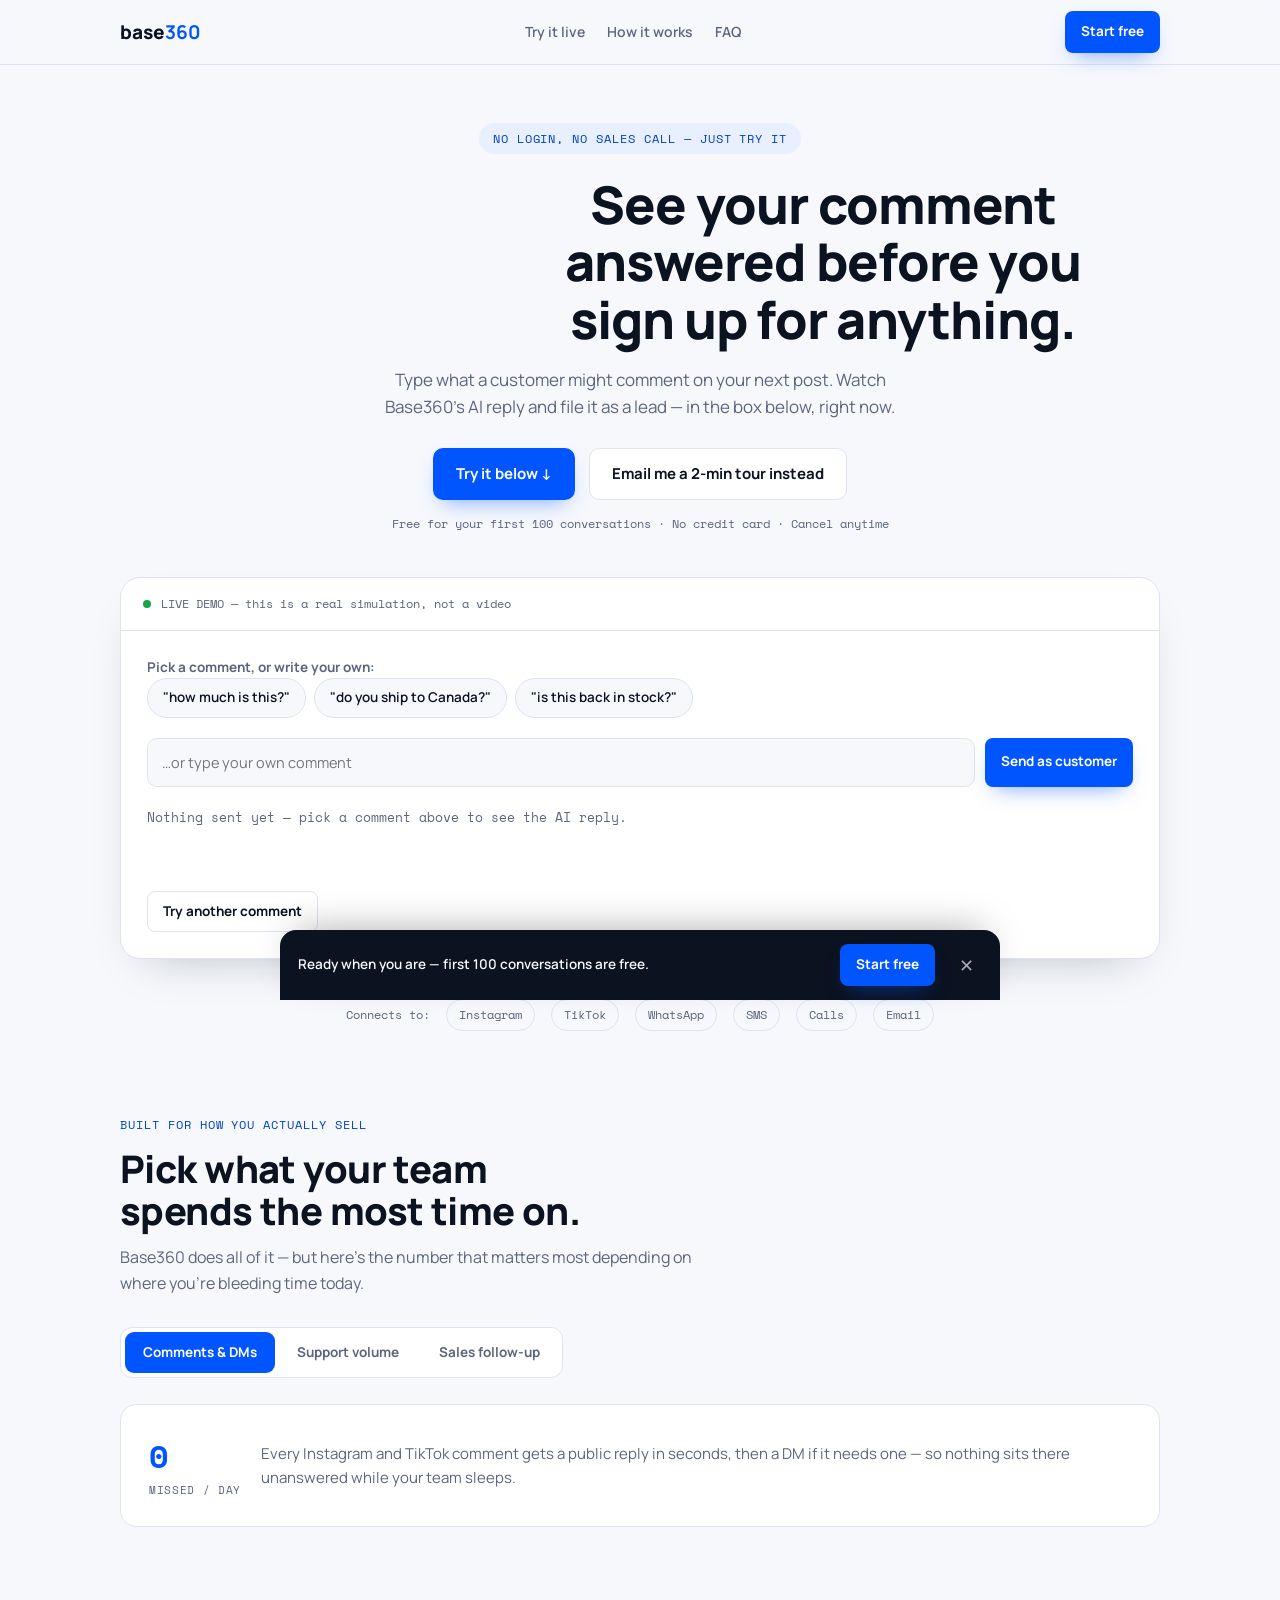
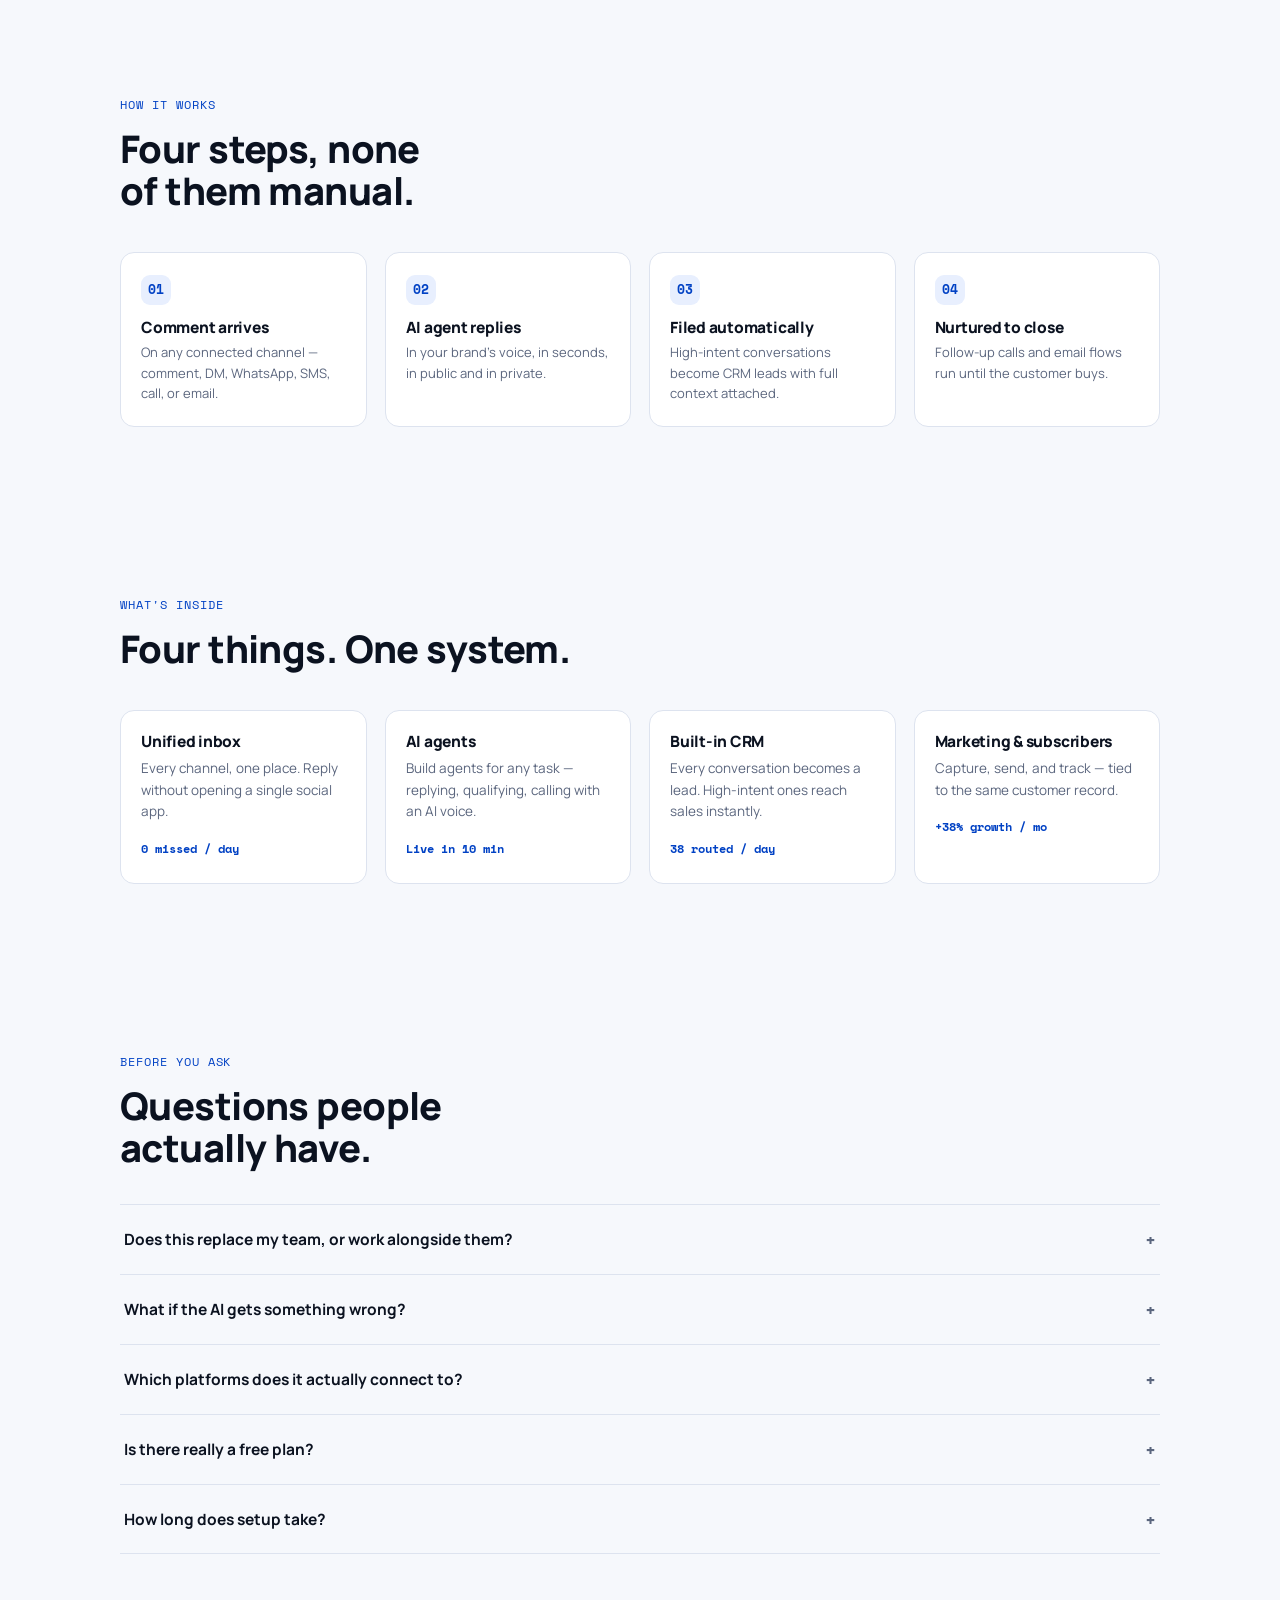
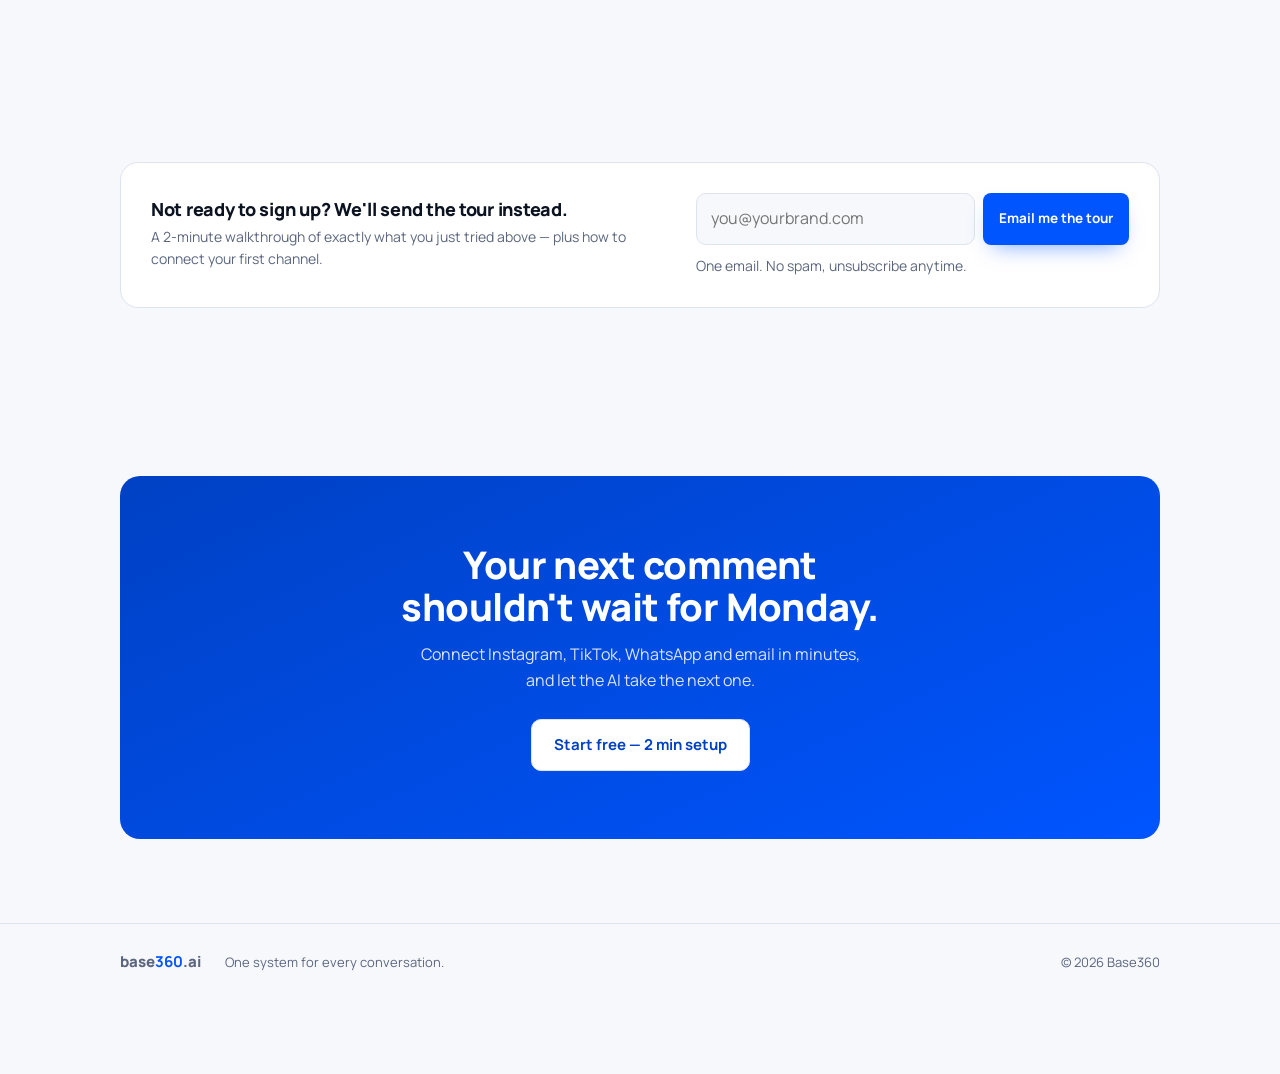
==== alt-tryit.html @ 8e664518 "Add two UX-focused Base360 landing page designs (try-it-now, walkthrough) Where the previous rounds " ====
<!doctype html>
<html lang="en">
<head>
<meta charset="utf-8" />
<meta name="viewport" content="width=device-width, initial-scale=1" />
<title>Base360 — try it on a real comment, right now</title>
<meta name="description" content="Type a comment, watch Base360's AI answer it in real time, and see it get filed as a lead — before you sign up for anything." />
<link rel="preconnect" href="https://fonts.googleapis.com" />
<link rel="preconnect" href="https://fonts.gstatic.com" crossorigin />
<link href="https://fonts.googleapis.com/css2?family=Manrope:wght@500;600;700;800&family=Space+Mono:wght@400;700&display=swap" rel="stylesheet" />
<style>
/* ==========================================================
   Base360 — Alt 6: "Try It Now" — self-serve, low-friction UX.
   Design thesis: the fastest way to convince a skeptical visitor
   is to let them DO the thing, not read about it. Centerpiece is
   a real interactive demo (type a comment, get an AI reply).
   Every other decision — tabs, FAQ, sticky CTA, email capture —
   is built to remove friction for someone ready to act now.
   Palette: signal blue (action) + green (success, semantic only).
   Type: Manrope (display/body) + Space Mono (data/UI labels).
   ========================================================== */
:root {
  --paper: #f6f8fc; --pane: #ffffff; --ink: #0b1220; --muted: #5b667e;
  --line: #dde3ef; --blue: #0055ff; --blue-deep: #0041c4; --blue-soft: #e8effe;
  --green: #16a34a; --green-soft: #e7f7ec;
  --shadow: 0 20px 46px -26px rgba(11, 18, 32, 0.28);
  --disp: "Manrope", system-ui, sans-serif;
  --mono: "Space Mono", ui-monospace, monospace;
}
@media (prefers-color-scheme: dark) {
  :root {
    --paper: #0a0e18; --pane: #121826; --ink: #eef1f9; --muted: #8d97b0;
    --line: #232c40; --blue: #5c8bff; --blue-deep: #3f6de0; --blue-soft: #16223f;
    --green: #3ecb76; --green-soft: #102a1a;
    --shadow: 0 20px 46px -26px rgba(0, 0, 0, 0.65);
  }
}
* { margin: 0; padding: 0; box-sizing: border-box; }
html { scroll-behavior: smooth; }
body { background: var(--paper); color: var(--ink); font-family: var(--disp); line-height: 1.6; -webkit-font-smoothing: antialiased; overflow-x: hidden; }
.shell { width: min(1040px, 100% - 44px); margin-inline: auto; }
a { color: inherit; }
a:focus-visible, button:focus-visible, input:focus-visible { outline: 2.5px solid var(--blue); outline-offset: 2px; }
h1, h2, h3 { font-weight: 800; letter-spacing: -0.015em; text-wrap: balance; line-height: 1.1; }
.mono { font-family: var(--mono); }
.sr-only { position: absolute; width: 1px; height: 1px; overflow: hidden; clip: rect(0,0,0,0); white-space: nowrap; }

.reveal { opacity: 0; transform: translateY(18px); transition: opacity .55s ease, transform .55s cubic-bezier(.2,.7,.2,1); }
.reveal.in { opacity: 1; transform: none; }

button { font: inherit; }
.btn { display: inline-flex; align-items: center; gap: 8px; font-weight: 700; font-size: 15px; padding: 13px 22px; border-radius: 10px; text-decoration: none; cursor: pointer; border: 1.5px solid transparent; transition: transform .15s, box-shadow .15s, background .15s; }
.btn:active { transform: translateY(1px); }
.btn-primary { background: var(--blue); color: #fff; box-shadow: 0 10px 22px -10px rgba(0,85,255,0.55); }
.btn-primary:hover { background: var(--blue-deep); transform: translateY(-2px); }
.btn-ghost { background: var(--pane); border-color: var(--line); color: var(--ink); }
.btn-ghost:hover { border-color: var(--blue); color: var(--blue-deep); }
.btn-sm { padding: 9px 15px; font-size: 13.5px; border-radius: 8px; }

/* ---------- Header ---------- */
header { position: sticky; top: 0; z-index: 50; background: color-mix(in srgb, var(--paper) 88%, transparent); backdrop-filter: blur(10px); border-bottom: 1px solid var(--line); }
.head-row { display: flex; align-items: center; gap: 26px; height: 64px; }
.word { font-weight: 800; font-size: 19px; text-decoration: none; }
.word b { color: var(--blue); }
.head-links { display: flex; gap: 22px; margin-inline: auto; }
.head-links a { text-decoration: none; font-size: 14px; font-weight: 600; color: var(--muted); }
.head-links a:hover { color: var(--ink); }

/* ---------- Hero ---------- */
.hero { padding: 58px 0 0; text-align: center; }
.eyebrow { display: inline-flex; align-items: center; gap: 8px; font-family: var(--mono); font-size: 12px; letter-spacing: 0.08em; text-transform: uppercase; color: var(--blue-deep); background: var(--blue-soft); border-radius: 999px; padding: 6px 14px; margin-bottom: 22px; }
h1.hero-h { font-size: clamp(32px, 5vw, 52px); max-width: 18ch; margin-inline: auto 22px; margin-bottom: 18px; }
.hero-sub { max-width: 54ch; margin-inline: auto; font-size: 17px; color: var(--muted); margin-bottom: 28px; }
.hero-cta { display: flex; justify-content: center; gap: 14px; flex-wrap: wrap; margin-bottom: 8px; }
.hero-fine { font-family: var(--mono); font-size: 12px; color: var(--muted); margin-top: 14px; }

/* ---------- Live demo ---------- */
.demo-wrap { margin-top: 44px; }
.demo { background: var(--pane); border: 1px solid var(--line); border-radius: 20px; box-shadow: var(--shadow); overflow: hidden; text-align: left; }
.demo-head { display: flex; align-items: center; gap: 10px; padding: 16px 22px; border-bottom: 1px solid var(--line); }
.demo-dot { width: 8px; height: 8px; border-radius: 50%; background: var(--green); }
.demo-head span { font-family: var(--mono); font-size: 12px; color: var(--muted); }
.demo-body { padding: 26px; display: grid; gap: 20px; }
.demo-prompt-label { font-size: 13.5px; font-weight: 700; color: var(--muted); }
.chip-row { display: flex; flex-wrap: wrap; gap: 8px; }
.chip { border: 1.5px solid var(--line); background: var(--paper); border-radius: 999px; padding: 8px 15px; font-size: 13.5px; font-weight: 600; cursor: pointer; color: var(--ink); }
.chip:hover { border-color: var(--blue); color: var(--blue-deep); }
.chip[aria-pressed="true"] { background: var(--blue); border-color: var(--blue); color: #fff; }
.demo-input-row { display: flex; gap: 10px; }
.demo-input-row input { flex: 1; border: 1.5px solid var(--line); border-radius: 10px; padding: 12px 14px; font: inherit; font-size: 14.5px; background: var(--paper); color: var(--ink); }
.demo-input-row input:disabled { opacity: 0.6; }
.demo-thread { min-height: 64px; display: grid; gap: 10px; }
.dbubble { max-width: 88%; padding: 11px 15px; border-radius: 14px; font-size: 14.5px; line-height: 1.5; }
.dbubble.cust { background: var(--paper); border: 1px solid var(--line); border-bottom-left-radius: 4px; }
.dbubble.ai { background: var(--blue-soft); color: var(--ink); border-bottom-right-radius: 4px; justify-self: end; }
.dbubble.ai b.tag { display: inline-block; font-family: var(--mono); font-size: 9.5px; font-weight: 700; letter-spacing: 0.06em; text-transform: uppercase; background: var(--blue); color: #fff; border-radius: 4px; padding: 2px 6px; margin-right: 7px; vertical-align: 1px; }
.filed { display: none; align-items: center; gap: 10px; background: var(--green-soft); border: 1px solid color-mix(in srgb, var(--green) 35%, var(--line)); border-radius: 12px; padding: 12px 16px; font-size: 13.5px; }
.filed.show { display: flex; }
.filed b { color: var(--green); font-family: var(--mono); }
.demo-reset { justify-self: start; }
.typing-dots { display: none; gap: 4px; padding: 11px 15px; background: var(--blue-soft); border-radius: 14px; border-bottom-right-radius: 4px; justify-self: end; }
.typing-dots.show { display: inline-flex; }
.typing-dots i { width: 6px; height: 6px; border-radius: 50%; background: var(--blue); animation: bounce 1.1s infinite ease-in-out; }
.typing-dots i:nth-child(2) { animation-delay: .15s; } .typing-dots i:nth-child(3) { animation-delay: .3s; }
@keyframes bounce { 0%,60%,100%{transform:translateY(0);opacity:.5} 30%{transform:translateY(-4px);opacity:1} }

/* ---------- Trust band ---------- */
.trust-band { padding: 40px 0 0; }
.trust-inner { display: flex; align-items: center; justify-content: center; gap: 16px; flex-wrap: wrap; font-family: var(--mono); font-size: 12px; color: var(--muted); }
.trust-inner span.chip2 { border: 1px solid var(--line); border-radius: 999px; padding: 5px 12px; }

/* ---------- Sections ---------- */
section { padding: 84px 0; }
.sec-eyebrow { font-family: var(--mono); font-size: 12px; letter-spacing: 0.08em; text-transform: uppercase; color: var(--blue-deep); margin-bottom: 14px; }
h2 { font-size: clamp(26px, 3.4vw, 38px); max-width: 22ch; margin-bottom: 14px; }
.sec-sub { max-width: 58ch; color: var(--muted); font-size: 16px; }

/* ---------- Segmented "built for" selector ---------- */
.segbar { display: inline-flex; gap: 4px; background: var(--pane); border: 1px solid var(--line); border-radius: 12px; padding: 4px; margin-top: 30px; }
.seg-btn { border: none; background: transparent; padding: 10px 18px; border-radius: 9px; font-weight: 700; font-size: 13.5px; cursor: pointer; color: var(--muted); }
.seg-btn[aria-pressed="true"] { background: var(--blue); color: #fff; }
.seg-panel { display: none; margin-top: 26px; background: var(--pane); border: 1px solid var(--line); border-radius: 16px; padding: 26px 28px; }
.seg-panel.show { display: grid; grid-template-columns: auto 1fr; gap: 20px; align-items: center; }
.seg-stat { font-size: 32px; font-weight: 800; font-family: var(--mono); color: var(--blue); white-space: nowrap; }
.seg-stat span { display: block; font-size: 11px; font-weight: 500; color: var(--muted); text-transform: uppercase; letter-spacing: 0.06em; }
.seg-panel p { color: var(--muted); font-size: 15px; }

/* ---------- Condensed steps ---------- */
.steps4 { display: grid; grid-template-columns: repeat(4, 1fr); gap: 18px; margin-top: 40px; }
.step4 { background: var(--pane); border: 1px solid var(--line); border-radius: 14px; padding: 22px 20px; }
.step4 b.n { display: inline-flex; align-items: center; justify-content: center; width: 30px; height: 30px; border-radius: 9px; background: var(--blue-soft); color: var(--blue-deep); font-family: var(--mono); font-weight: 700; font-size: 13px; margin-bottom: 14px; }
.step4 h3 { font-size: 15.5px; margin-bottom: 6px; }
.step4 p { font-size: 13px; color: var(--muted); }

/* ---------- Features ---------- */
.feat-grid { display: grid; grid-template-columns: repeat(4, 1fr); gap: 18px; margin-top: 40px; }
.feat-card { background: var(--pane); border: 1px solid var(--line); border-radius: 14px; padding: 22px 20px; }
.feat-card h3 { font-size: 15.5px; margin-bottom: 8px; }
.feat-card p { font-size: 13.5px; color: var(--muted); margin-bottom: 12px; }
.feat-card .metric { font-family: var(--mono); font-size: 12px; color: var(--blue-deep); font-weight: 700; }

/* ---------- FAQ ---------- */
.faq { margin-top: 36px; border-top: 1px solid var(--line); }
.faq-item { border-bottom: 1px solid var(--line); }
.faq-q { width: 100%; display: flex; justify-content: space-between; align-items: center; gap: 20px; padding: 20px 4px; background: none; border: none; cursor: pointer; text-align: left; font-weight: 700; font-size: 15.5px; color: var(--ink); }
.faq-q .plus { font-family: var(--mono); font-size: 18px; color: var(--muted); transition: transform .2s; flex: none; }
.faq-q[aria-expanded="true"] .plus { transform: rotate(45deg); color: var(--blue); }
.faq-a { max-height: 0; overflow: hidden; transition: max-height .28s ease; }
.faq-a p { padding: 0 4px 20px; color: var(--muted); font-size: 14.5px; max-width: 62ch; }

/* ---------- Email capture ---------- */
.capture { background: var(--pane); border: 1px solid var(--line); border-radius: 18px; padding: 30px; margin-top: 40px; display: grid; grid-template-columns: 1.2fr 1fr; gap: 26px; align-items: center; }
.capture h3 { font-size: 18px; margin-bottom: 6px; }
.capture p { color: var(--muted); font-size: 14px; }
.capture-form { display: flex; flex-direction: column; gap: 10px; }
.capture-row { display: flex; gap: 8px; }
.capture-row input { flex: 1; border: 1.5px solid var(--line); border-radius: 10px; padding: 12px 14px; font: inherit; background: var(--paper); color: var(--ink); }
.capture-row input:invalid:not(:placeholder-shown) { border-color: #dc2626; }
.capture-error { font-size: 12.5px; color: #dc2626; display: none; }
.capture-error.show { display: block; }
.capture-success { display: none; background: var(--green-soft); border: 1px solid color-mix(in srgb, var(--green) 35%, var(--line)); border-radius: 10px; padding: 12px 14px; font-size: 13.5px; color: var(--green); font-weight: 600; }
.capture-success.show { display: block; }
.capture-fine { font-size: 11.5px; color: var(--muted); }

/* ---------- Sticky bottom CTA ---------- */
.sticky-cta { position: fixed; left: 0; right: 0; bottom: -100px; z-index: 60; transition: bottom .3s ease; }
.sticky-cta.show { bottom: 0; }
.sticky-inner { background: var(--ink); color: var(--paper); border-radius: 16px 16px 0 0; margin-inline: auto; width: min(720px, 100% - 24px); padding: 14px 18px; display: flex; align-items: center; gap: 16px; box-shadow: 0 -14px 40px -18px rgba(0,0,0,0.4); }
.sticky-inner p { font-size: 13.5px; font-weight: 600; flex: 1; }
.sticky-close { background: none; border: none; color: color-mix(in srgb, var(--paper) 65%, transparent); font-size: 18px; cursor: pointer; padding: 4px 8px; flex: none; }
.sticky-inner .btn-primary { flex: none; }

/* ---------- Final CTA ---------- */
.final-cta { background: linear-gradient(155deg, var(--blue-deep), var(--blue)); color: #fff; border-radius: 20px; padding: clamp(40px, 6vw, 68px); text-align: center; }
.final-cta h2 { color: #fff; margin-inline: auto; }
.final-cta p { color: color-mix(in srgb, #fff 85%, transparent); margin: 14px auto 26px; max-width: 46ch; }

footer { border-top: 1px solid var(--line); padding: 26px 0 100px; }
.foot-row { display: flex; flex-wrap: wrap; gap: 10px 24px; align-items: baseline; font-size: 13px; color: var(--muted); }
.foot-row .right { margin-left: auto; }

@media (max-width: 880px) {
  .head-links { display: none; }
  .steps4, .feat-grid { grid-template-columns: 1fr 1fr; }
  .capture { grid-template-columns: 1fr; }
  .seg-panel.show { grid-template-columns: 1fr; }
}
@media (max-width: 560px) {
  .steps4, .feat-grid { grid-template-columns: 1fr; }
  .demo-body { padding: 18px; }
  .sticky-inner { flex-wrap: wrap; }
}
@media (prefers-reduced-motion: reduce) {
  html { scroll-behavior: auto; }
  .reveal { opacity: 1; transform: none; transition: none; }
  .typing-dots i { animation: none; opacity: .8; }
  .sticky-cta { transition: none; }
}
</style>
</head>
<body>

<header>
  <div class="shell head-row">
    <a class="word" href="#top">base<b>360</b></a>
    <nav class="head-links" aria-label="Primary">
      <a href="#demo">Try it live</a>
      <a href="#how">How it works</a>
      <a href="#faq">FAQ</a>
    </nav>
    <a class="btn btn-primary btn-sm" href="#top">Start free</a>
  </div>
</header>

<main id="top">
  <div class="hero shell">
    <p class="eyebrow reveal">No login, no sales call — just try it</p>
    <h1 class="hero-h reveal">See your comment answered before you sign up for anything.</h1>
    <p class="hero-sub reveal">Type what a customer might comment on your next post. Watch Base360's AI reply and file it as a lead — in the box below, right now.</p>
    <div class="hero-cta reveal">
      <a class="btn btn-primary" href="#demo">Try it below ↓</a>
      <a class="btn btn-ghost" href="#capture">Email me a 2-min tour instead</a>
    </div>
    <p class="hero-fine reveal">Free for your first 100 conversations · No credit card · Cancel anytime</p>

    <!-- ============ LIVE DEMO ============ -->
    <div class="demo-wrap reveal" id="demo">
      <div class="demo">
        <div class="demo-head"><span class="demo-dot" aria-hidden="true"></span><span>LIVE DEMO — this is a real simulation, not a video</span></div>
        <div class="demo-body">
          <div>
            <p class="demo-prompt-label">Pick a comment, or write your own:</p>
            <div class="chip-row" role="group" aria-label="Example comments">
              <button class="chip" type="button" data-demo="price" aria-pressed="false">"how much is this?"</button>
              <button class="chip" type="button" data-demo="ship" aria-pressed="false">"do you ship to Canada?"</button>
              <button class="chip" type="button" data-demo="stock" aria-pressed="false">"is this back in stock?"</button>
            </div>
          </div>
          <form class="demo-input-row" id="demoForm">
            <label class="sr-only" for="demoInput">Write your own comment</label>
            <input id="demoInput" type="text" placeholder="…or type your own comment" maxlength="140" />
            <button class="btn btn-primary btn-sm" type="submit">Send as customer</button>
          </form>
          <div class="demo-thread" id="demoThread" aria-live="polite">
            <p class="mono" style="color:var(--muted);font-size:13px;">Nothing sent yet — pick a comment above to see the AI reply.</p>
          </div>
          <div class="filed" id="demoFiled"><b>✓ Filed to CRM</b><span>New contact added as a high-intent lead — no one on your team touched it.</span></div>
          <button class="btn btn-ghost btn-sm demo-reset" id="demoReset" type="button" hidden>Try another comment</button>
        </div>
      </div>
    </div>
  </div>

  <div class="trust-band">
    <div class="shell trust-inner reveal">
      <span>Connects to:</span>
      <span class="chip2">Instagram</span><span class="chip2">TikTok</span><span class="chip2">WhatsApp</span><span class="chip2">SMS</span><span class="chip2">Calls</span><span class="chip2">Email</span>
    </div>
  </div>

  <!-- ============ Segmented "built for" ============ -->
  <section>
    <div class="shell">
      <p class="sec-eyebrow reveal">Built for how you actually sell</p>
      <h2 class="reveal">Pick what your team spends the most time on.</h2>
      <p class="sec-sub reveal">Base360 does all of it — but here's the number that matters most depending on where you're bleeding time today.</p>
      <div class="segbar reveal" role="group" aria-label="Choose your focus">
        <button class="seg-btn" type="button" data-seg="comments" aria-pressed="true">Comments &amp; DMs</button>
        <button class="seg-btn" type="button" data-seg="support" aria-pressed="false">Support volume</button>
        <button class="seg-btn" type="button" data-seg="sales" aria-pressed="false">Sales follow-up</button>
      </div>
      <div class="seg-panel show reveal" data-panel="comments">
        <div class="seg-stat">0<span>missed / day</span></div>
        <p>Every Instagram and TikTok comment gets a public reply in seconds, then a DM if it needs one — so nothing sits there unanswered while your team sleeps.</p>
      </div>
      <div class="seg-panel" data-panel="support">
        <div class="seg-stat">12s<span>median reply</span></div>
        <p>Routine questions — shipping, sizing, stock — get answered instantly by AI, so your support team only sees the messages that actually need a human.</p>
      </div>
      <div class="seg-panel" data-panel="sales">
        <div class="seg-stat">38<span>leads routed / day</span></div>
        <p>Every high-intent conversation is flagged and handed straight to sales, with full context — plus an AI voice follow-up call if it's worth it.</p>
      </div>
    </div>
  </section>

  <!-- ============ Condensed how it works ============ -->
  <section id="how">
    <div class="shell">
      <p class="sec-eyebrow reveal">How it works</p>
      <h2 class="reveal">Four steps, none of them manual.</h2>
      <div class="steps4 reveal">
        <div class="step4"><b class="n">01</b><h3>Comment arrives</h3><p>On any connected channel — comment, DM, WhatsApp, SMS, call, or email.</p></div>
        <div class="step4"><b class="n">02</b><h3>AI agent replies</h3><p>In your brand's voice, in seconds, in public and in private.</p></div>
        <div class="step4"><b class="n">03</b><h3>Filed automatically</h3><p>High-intent conversations become CRM leads with full context attached.</p></div>
        <div class="step4"><b class="n">04</b><h3>Nurtured to close</h3><p>Follow-up calls and email flows run until the customer buys.</p></div>
      </div>
    </div>
  </section>

  <!-- ============ Features ============ -->
  <section>
    <div class="shell">
      <p class="sec-eyebrow reveal">What's inside</p>
      <h2 class="reveal">Four things. One system.</h2>
      <div class="feat-grid reveal">
        <div class="feat-card"><h3>Unified inbox</h3><p>Every channel, one place. Reply without opening a single social app.</p><span class="metric">0 missed / day</span></div>
        <div class="feat-card"><h3>AI agents</h3><p>Build agents for any task — replying, qualifying, calling with an AI voice.</p><span class="metric">Live in 10 min</span></div>
        <div class="feat-card"><h3>Built-in CRM</h3><p>Every conversation becomes a lead. High-intent ones reach sales instantly.</p><span class="metric">38 routed / day</span></div>
        <div class="feat-card"><h3>Marketing &amp; subscribers</h3><p>Capture, send, and track — tied to the same customer record.</p><span class="metric">+38% growth / mo</span></div>
      </div>
    </div>
  </section>

  <!-- ============ FAQ ============ -->
  <section id="faq">
    <div class="shell">
      <p class="sec-eyebrow reveal">Before you ask</p>
      <h2 class="reveal">Questions people actually have.</h2>
      <div class="faq reveal">
        <div class="faq-item">
          <button class="faq-q" aria-expanded="false">Does this replace my team, or work alongside them?<span class="plus">+</span></button>
          <div class="faq-a"><p>Alongside. The AI handles the repetitive first response and routine questions; anything high-intent or complicated gets handed to your team with full context — not dumped on them cold.</p></div>
        </div>
        <div class="faq-item">
          <button class="faq-q" aria-expanded="false">What if the AI gets something wrong?<span class="plus">+</span></button>
          <div class="faq-a"><p>You set what it's allowed to say — pricing, policies, tone — and can review every conversation. If it's ever unsure, it can hand off to a human instead of guessing.</p></div>
        </div>
        <div class="faq-item">
          <button class="faq-q" aria-expanded="false">Which platforms does it actually connect to?<span class="plus">+</span></button>
          <div class="faq-a"><p>Instagram and TikTok comments and DMs, WhatsApp, SMS, phone calls, and email — all in one inbox, from day one.</p></div>
        </div>
        <div class="faq-item">
          <button class="faq-q" aria-expanded="false">Is there really a free plan?<span class="plus">+</span></button>
          <div class="faq-a"><p>Yes — your first 100 conversations are free, no credit card required, so you can see it work on your own comments before paying anything.</p></div>
        </div>
        <div class="faq-item">
          <button class="faq-q" aria-expanded="false">How long does setup take?<span class="plus">+</span></button>
          <div class="faq-a"><p>Most teams connect their first channel and have an AI agent replying within about 10 minutes.</p></div>
        </div>
      </div>
    </div>
  </section>

  <!-- ============ Email capture ============ -->
  <section id="capture">
    <div class="shell">
      <div class="capture reveal">
        <div>
          <h3>Not ready to sign up? We'll send the tour instead.</h3>
          <p>A 2-minute walkthrough of exactly what you just tried above — plus how to connect your first channel.</p>
        </div>
        <div>
          <form class="capture-form" id="captureForm" novalidate>
            <div class="capture-row">
              <label class="sr-only" for="captureEmail">Work email</label>
              <input id="captureEmail" type="email" placeholder="you@yourbrand.com" required />
              <button class="btn btn-primary btn-sm" type="submit">Email me the tour</button>
            </div>
            <p class="capture-error" id="captureError" aria-live="polite">Enter a valid email address so we know where to send it.</p>
            <p class="capture-fine">One email. No spam, unsubscribe anytime.</p>
          </form>
          <p class="capture-success" id="captureSuccess" aria-live="polite"></p>
        </div>
      </div>
    </div>
  </section>

  <!-- ============ Final CTA ============ -->
  <section>
    <div class="shell">
      <div class="final-cta reveal">
        <h2>Your next comment shouldn't wait for Monday.</h2>
        <p>Connect Instagram, TikTok, WhatsApp and email in minutes, and let the AI take the next one.</p>
        <a class="btn btn-ghost" style="background:#fff;color:var(--blue-deep)" href="#top">Start free — 2 min setup</a>
      </div>
    </div>
  </section>
</main>

<footer>
  <div class="shell foot-row">
    <a class="word" href="#top" style="font-size:15px;">base<b>360</b>.ai</a>
    <span>One system for every conversation.</span>
    <span class="right">© 2026 Base360</span>
  </div>
</footer>

<!-- ============ Sticky bottom CTA ============ -->
<div class="sticky-cta" id="stickyCta">
  <div class="sticky-inner">
    <p>Ready when you are — first 100 conversations are free.</p>
    <a class="btn btn-primary btn-sm" href="#top">Start free</a>
    <button class="sticky-close" id="stickyClose" aria-label="Dismiss this bar">✕</button>
  </div>
</div>

<script>
(function () {
  "use strict";
  var reduced = window.matchMedia("(prefers-reduced-motion: reduce)").matches;

  /* ---- scroll reveal ---- */
  var els = document.querySelectorAll(".reveal");
  if ("IntersectionObserver" in window && !reduced) {
    var io = new IntersectionObserver(function (entries) {
      entries.forEach(function (e) { if (e.isIntersecting) { e.target.classList.add("in"); io.unobserve(e.target); } });
    }, { threshold: 0.1, rootMargin: "0px 0px -24px 0px" });
    els.forEach(function (el) { io.observe(el); });
  } else {
    els.forEach(function (el) { el.classList.add("in"); });
  }

  /* ---- live demo ---- */
  var responses = {
    price: "It's $49 with free shipping this week! Want me to hold one for you?",
    ship: "Yes — Canada shipping is $6 and takes 4–6 business days. Want me to add it to your cart?",
    stock: "Back in stock as of today! I can send you the checkout link right now.",
    custom_ship: "Shipping details are on their way to your inbox now — and I've noted your question in case you need anything else.",
    custom_price: "I've sent over current pricing and any active offers. Want me to hold an item for you?",
    custom_stock: "Checked — I've sent you the current availability and a link to grab one if it's in stock.",
    fallback: "Good question — I've sent you the details and flagged this as high-intent, so our team can jump in personally if you need more."
  };
  var thread = document.getElementById("demoThread");
  var filed = document.getElementById("demoFiled");
  var chips = document.querySelectorAll(".chip[data-demo]");
  var form = document.getElementById("demoForm");
  var input = document.getElementById("demoInput");
  var resetBtn = document.getElementById("demoReset");
  var running = false;

  function pickResponse(text, key) {
    if (key) return responses[key];
    var t = text.toLowerCase();
    if (t.indexOf("ship") > -1) return responses.custom_ship;
    if (t.indexOf("price") > -1 || t.indexOf("cost") > -1 || t.indexOf("much") > -1) return responses.custom_price;
    if (t.indexOf("stock") > -1 || t.indexOf("available") > -1) return responses.custom_stock;
    return responses.fallback;
  }

  function runDemo(custText, key) {
    if (running) return;
    running = true;
    chips.forEach(function (c) { c.setAttribute("aria-pressed", key && c.dataset.demo === key ? "true" : "false"); c.disabled = true; });
    input.disabled = true;
    form.querySelector("button").disabled = true;

    thread.innerHTML = "";
    filed.classList.remove("show");
    resetBtn.hidden = true;

    var custBubble = document.createElement("p");
    custBubble.className = "dbubble cust";
    custBubble.textContent = custText;
    thread.appendChild(custBubble);

    var typing = document.createElement("div");
    typing.className = "typing-dots show";
    typing.innerHTML = "<i></i><i></i><i></i>";
    thread.appendChild(typing);

    var delay = reduced ? 60 : 900;
    setTimeout(function () {
      typing.remove();
      var aiBubble = document.createElement("p");
      aiBubble.className = "dbubble ai";
      aiBubble.innerHTML = '<b class="tag">AI</b>' + pickResponse(custText, key);
      thread.appendChild(aiBubble);

      setTimeout(function () {
        filed.classList.add("show");
        resetBtn.hidden = false;
        chips.forEach(function (c) { c.disabled = false; });
        input.disabled = false;
        form.querySelector("button").disabled = false;
        running = false;
      }, reduced ? 60 : 500);
    }, delay);
  }

  chips.forEach(function (chip) {
    chip.addEventListener("click", function () { runDemo(chip.textContent.replace(/"/g, ""), chip.dataset.demo); });
  });
  form.addEventListener("submit", function (e) {
    e.preventDefault();
    var val = input.value.trim();
    if (!val) return;
    runDemo(val, null);
    input.value = "";
  });
  resetBtn.addEventListener("click", function () {
    thread.innerHTML = '<p class="mono" style="color:var(--muted);font-size:13px;">Nothing sent yet — pick a comment above to see the AI reply.</p>';
    filed.classList.remove("show");
    resetBtn.hidden = true;
    chips.forEach(function (c) { c.setAttribute("aria-pressed", "false"); });
  });

  /* ---- segmented selector ---- */
  var segBtns = document.querySelectorAll(".seg-btn");
  var segPanels = document.querySelectorAll(".seg-panel");
  segBtns.forEach(function (btn) {
    btn.addEventListener("click", function () {
      segBtns.forEach(function (b) { b.setAttribute("aria-pressed", "false"); });
      btn.setAttribute("aria-pressed", "true");
      segPanels.forEach(function (p) { p.classList.toggle("show", p.dataset.panel === btn.dataset.seg); });
    });
  });

  /* ---- FAQ accordion ---- */
  document.querySelectorAll(".faq-q").forEach(function (btn) {
    var panel = btn.nextElementSibling;
    btn.addEventListener("click", function () {
      var open = btn.getAttribute("aria-expanded") === "true";
      btn.setAttribute("aria-expanded", String(!open));
      panel.style.maxHeight = open ? "0px" : panel.scrollHeight + "px";
    });
  });

  /* ---- email capture ---- */
  var captureForm = document.getElementById("captureForm");
  var captureError = document.getElementById("captureError");
  var captureSuccess = document.getElementById("captureSuccess");
  var captureEmail = document.getElementById("captureEmail");
  captureForm.addEventListener("submit", function (e) {
    e.preventDefault();
    if (!captureEmail.checkValidity()) {
      captureError.classList.add("show");
      captureEmail.focus();
      return;
    }
    captureError.classList.remove("show");
    captureSuccess.textContent = "Sent — check " + captureEmail.value + " in the next minute or two.";
    captureSuccess.classList.add("show");
    captureForm.hidden = true;
  });

  /* ---- sticky CTA ---- */
  var stickyCta = document.getElementById("stickyCta");
  var stickyClose = document.getElementById("stickyClose");
  var dismissed = false;
  try { dismissed = sessionStorage.getItem("base360-sticky-dismissed") === "1"; } catch (err) {}
  var heroEl = document.querySelector(".hero");
  if ("IntersectionObserver" in window && heroEl) {
    var heroIo = new IntersectionObserver(function (entries) {
      entries.forEach(function (entry) {
        if (dismissed) return;
        stickyCta.classList.toggle("show", !entry.isIntersecting);
      });
    }, { threshold: 0 });
    heroIo.observe(heroEl);
  }
  stickyClose.addEventListener("click", function () {
    dismissed = true;
    stickyCta.classList.remove("show");
    try { sessionStorage.setItem("base360-sticky-dismissed", "1"); } catch (err) {}
  });
})();
</script>
</body>
</html>
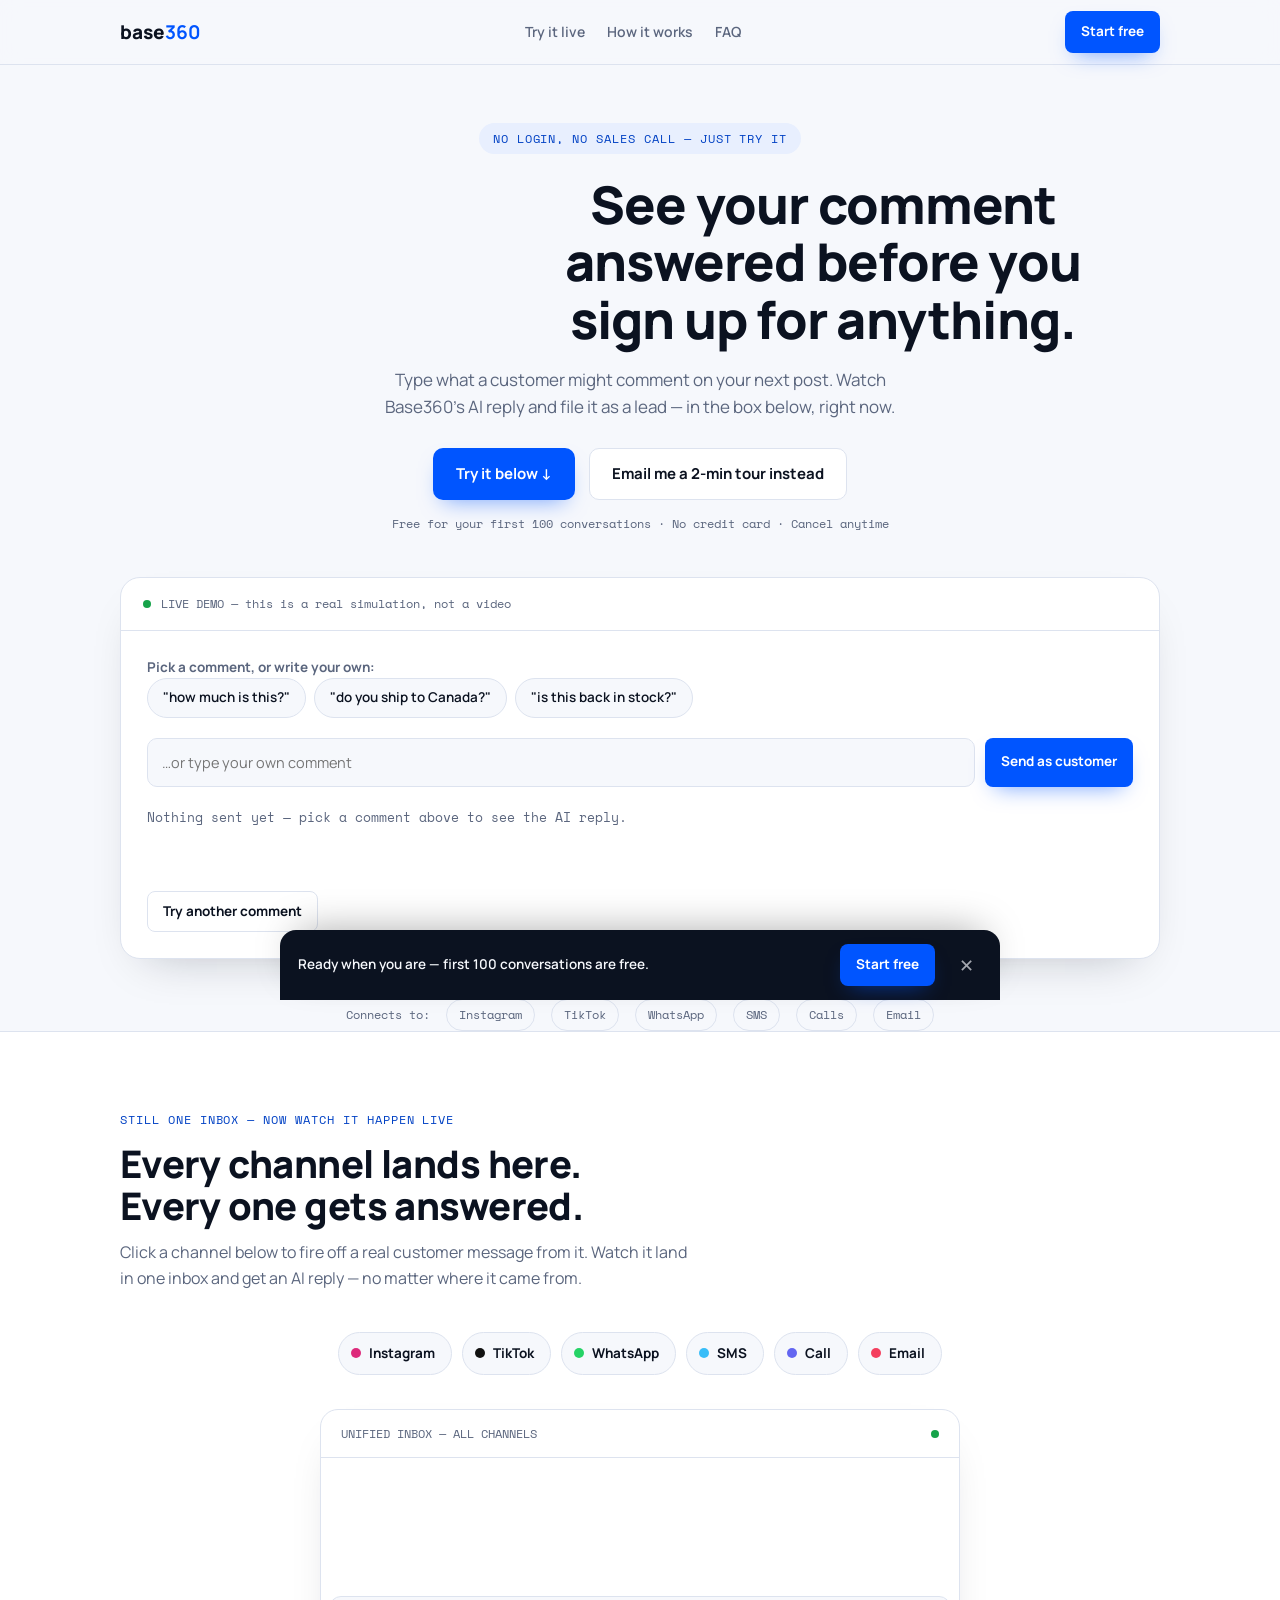
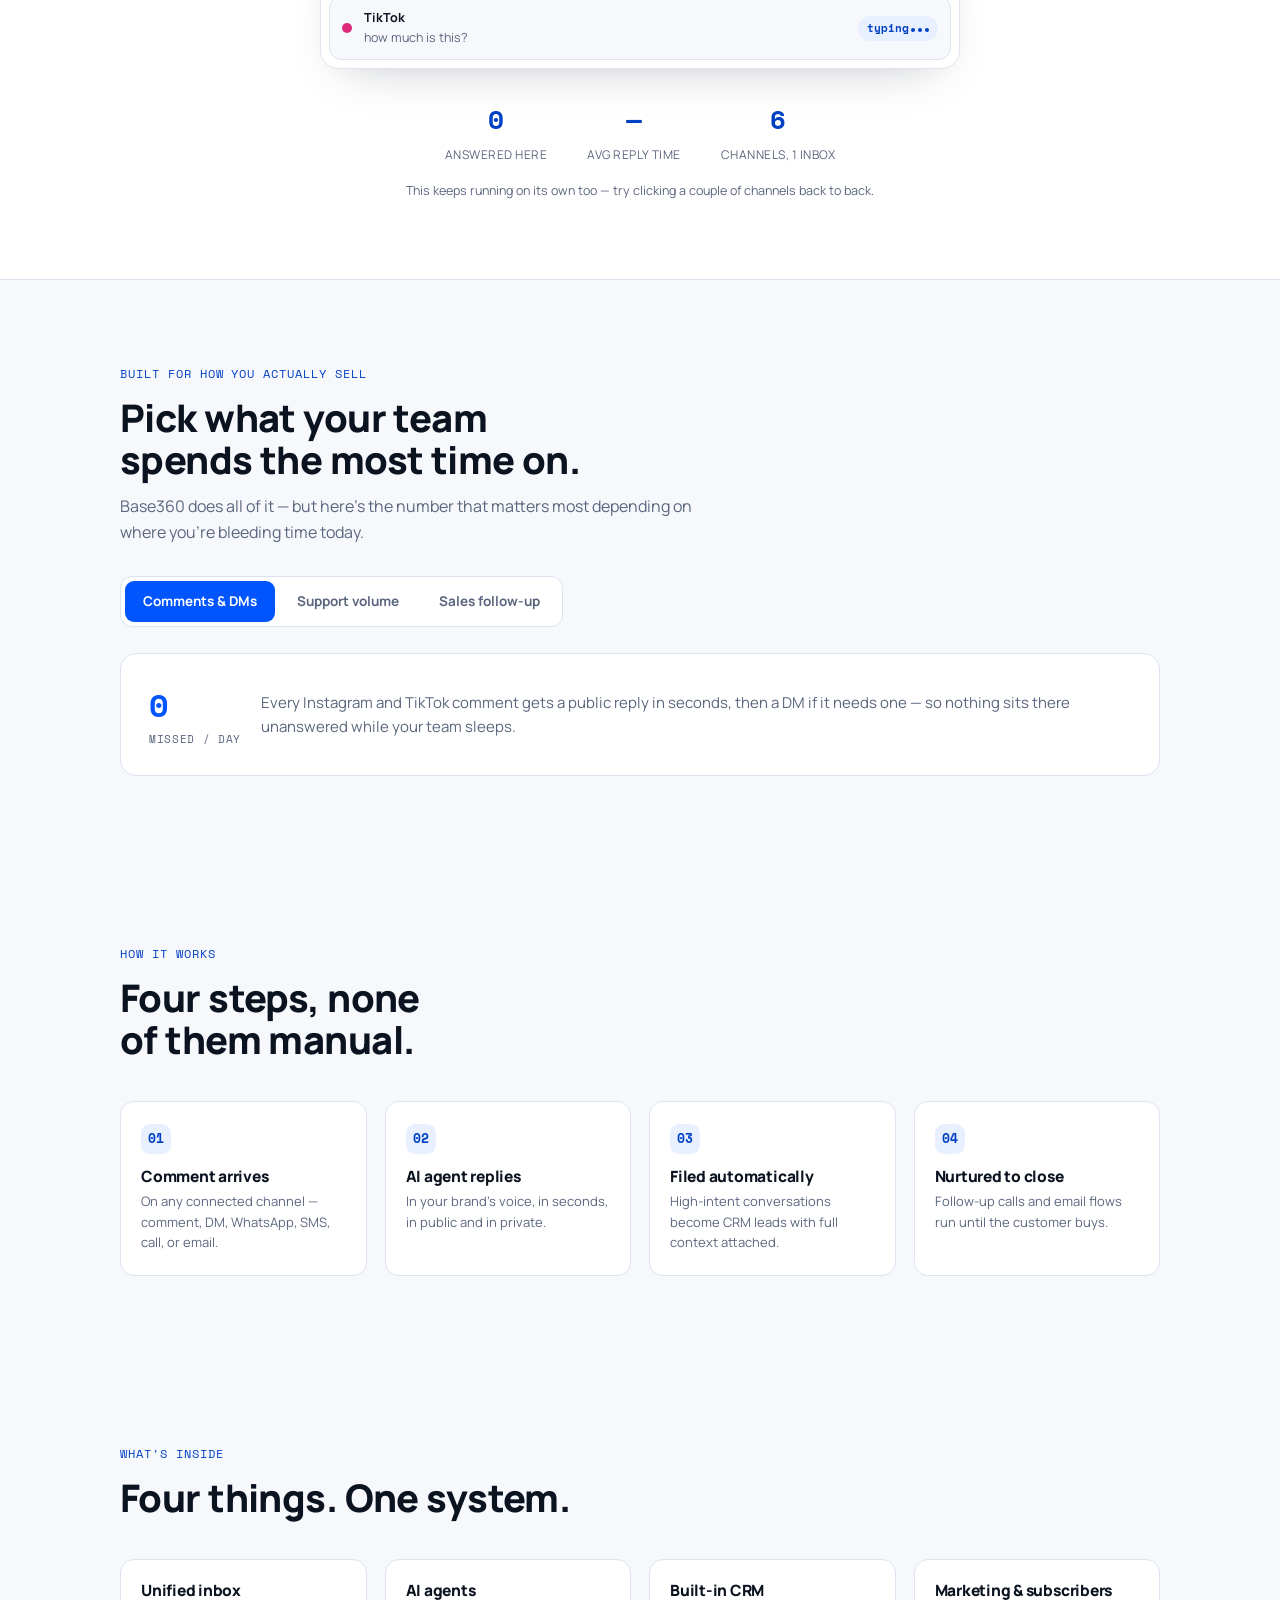
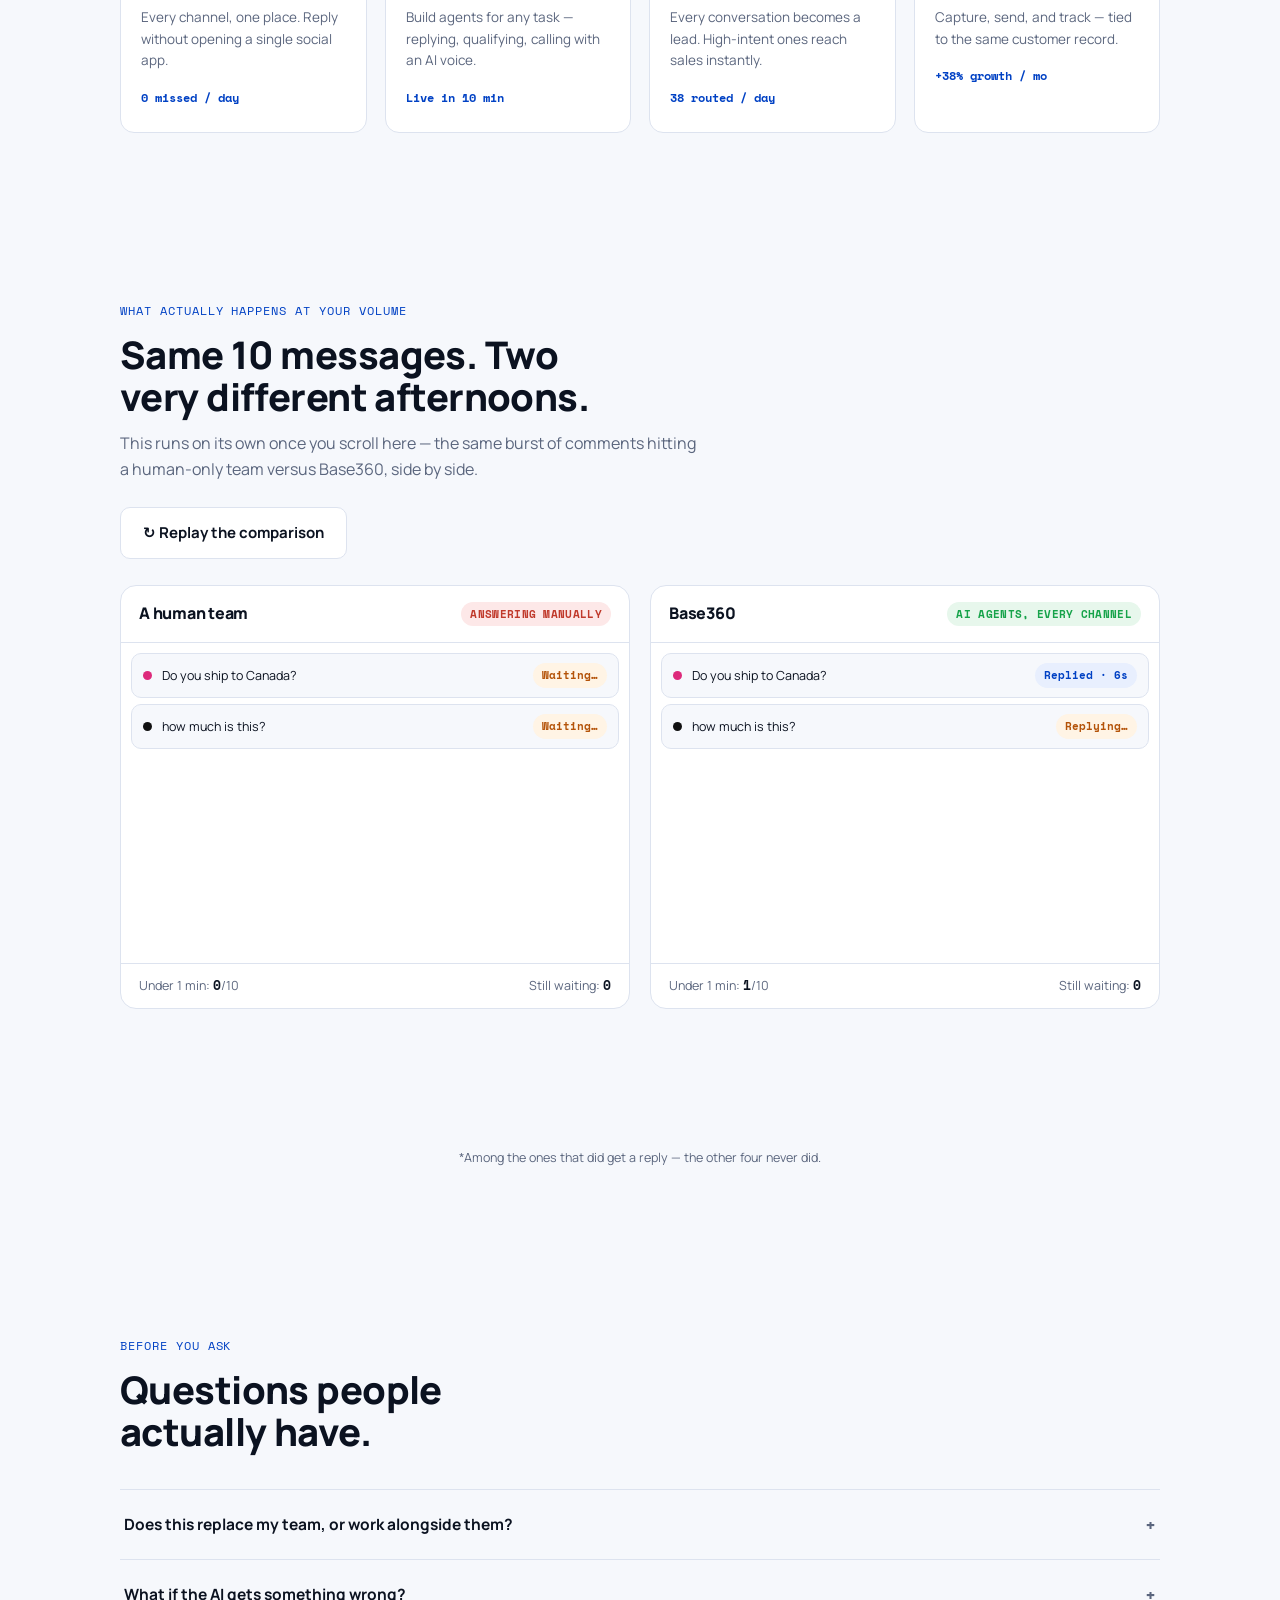
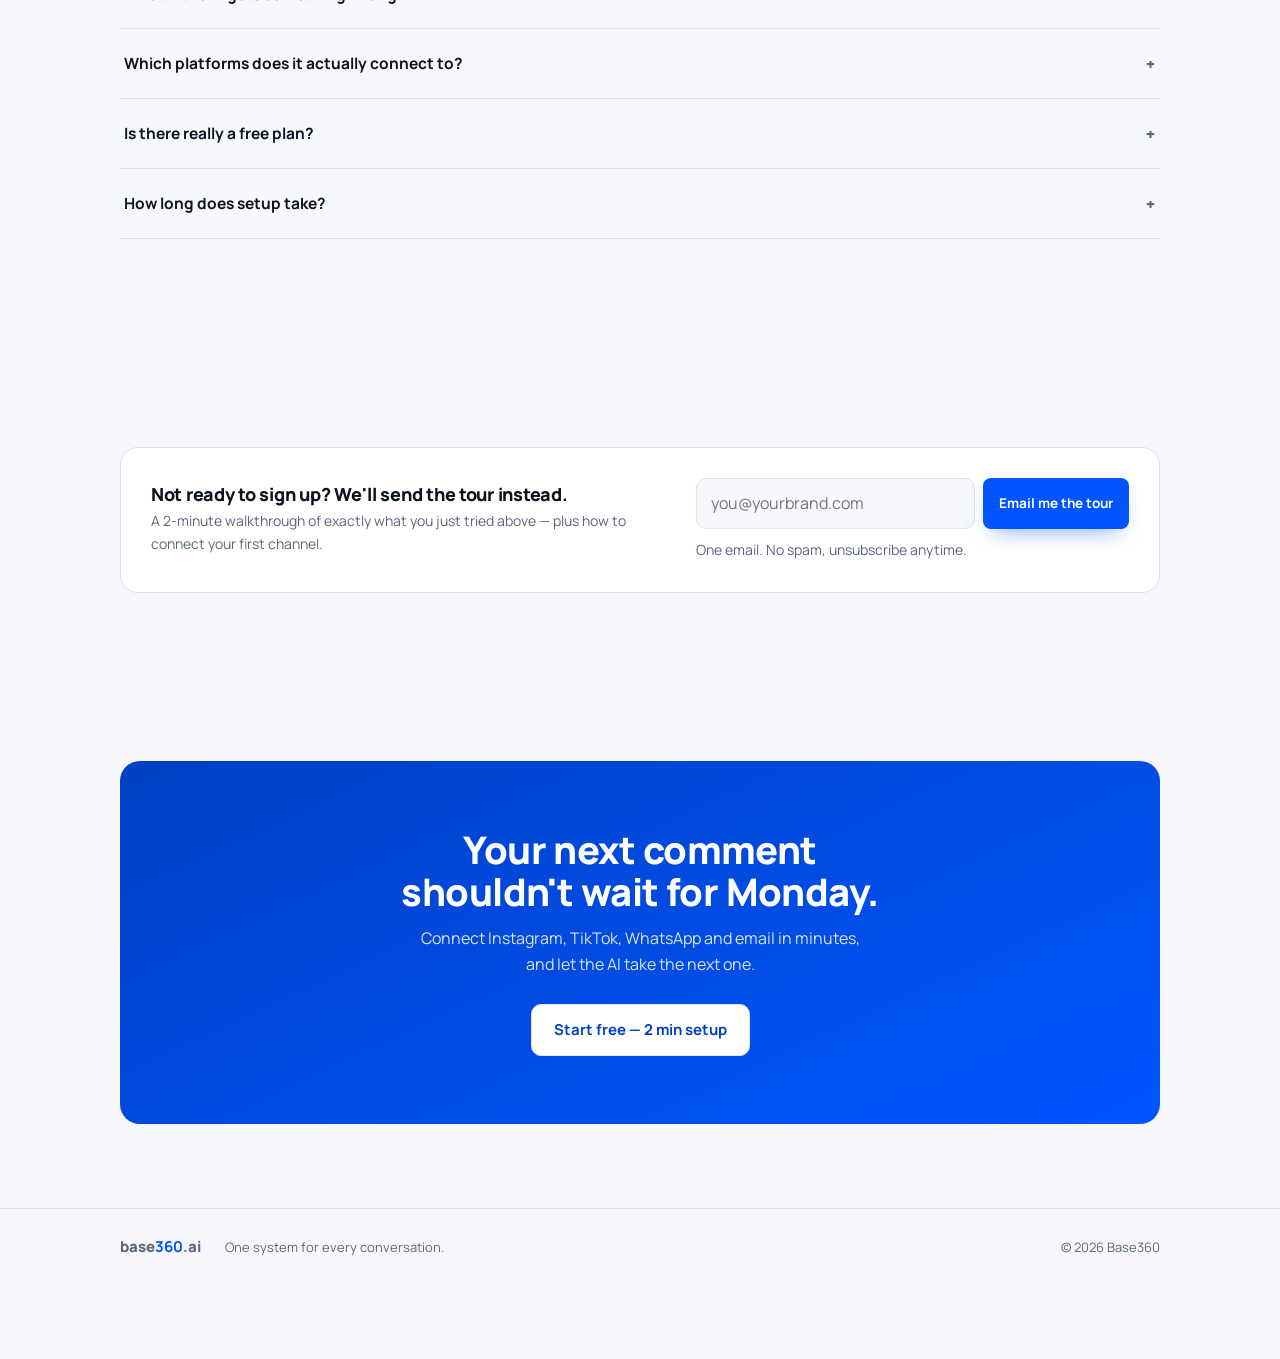
==== commit 476599d0: "Add two new proof sections to alt-tryit.html (unify demo, human-vs-AI race) Both are purely additive" ====
--- a/alt-tryit.html
+++ b/alt-tryit.html
@@ -196,6 +196,117 @@
   .typing-dots i { animation: none; opacity: .8; }
   .sticky-cta { transition: none; }
 }
+
+/* ============================================================
+   NEW — "See it unify" section (id="unify"). Purely additive:
+   new classes only, does not touch the hero demo above it.
+   Click a channel to fire a simulated message; it flies into the
+   inbox, gets a typing indicator, then an AI reply — showing both
+   "every channel, one inbox" and "answered automatically" at once.
+   ============================================================ */
+.unify { padding: 78px 0; background: var(--pane); border-block: 1px solid var(--line); }
+.unify-stage { position: relative; margin-top: 40px; }
+.unify-sources { display: flex; flex-wrap: wrap; justify-content: center; gap: 10px; margin-bottom: 34px; }
+.src-btn {
+  position: relative; display: inline-flex; align-items: center; gap: 8px;
+  border: 1.5px solid var(--line); background: var(--paper); color: var(--ink);
+  border-radius: 999px; padding: 10px 16px 10px 12px; font-weight: 700; font-size: 13.5px; cursor: pointer;
+  transition: transform .15s, box-shadow .15s, border-color .15s;
+}
+.src-btn::before { content: ""; width: 10px; height: 10px; border-radius: 50%; background: var(--c); flex: none; }
+.src-btn:hover { transform: translateY(-2px); border-color: var(--c); box-shadow: 0 8px 18px -10px color-mix(in srgb, var(--c) 60%, transparent); }
+.src-btn:active { transform: translateY(0); }
+.src-btn.pulse { animation: srcpulse .5s ease; }
+@keyframes srcpulse { 0%{box-shadow:0 0 0 0 color-mix(in srgb, var(--c) 45%, transparent);} 100%{box-shadow:0 0 0 14px color-mix(in srgb, var(--c) 0%, transparent);} }
+
+.unify-flyer { position: absolute; z-index: 30; width: 14px; height: 14px; border-radius: 50%; background: var(--c, var(--blue)); pointer-events: none; box-shadow: 0 0 0 5px color-mix(in srgb, var(--c, var(--blue)) 25%, transparent); transition: transform .55s cubic-bezier(.3,.6,.2,1), opacity .55s ease; }
+
+.unify-inbox { max-width: 640px; margin-inline: auto; background: var(--pane); border: 1px solid var(--line); border-radius: 18px; box-shadow: var(--shadow); overflow: hidden; transition: box-shadow .3s ease; }
+.unify-inbox.hit { box-shadow: 0 0 0 4px color-mix(in srgb, var(--blue) 22%, transparent), var(--shadow); }
+.unify-inbox-head { display: flex; align-items: center; justify-content: space-between; padding: 14px 20px; border-bottom: 1px solid var(--line); font-family: var(--mono); font-size: 12px; color: var(--muted); }
+.unify-live-dot { width: 8px; height: 8px; border-radius: 50%; background: var(--green); box-shadow: 0 0 0 0 rgba(22,163,74,.5); animation: livepulse 2s infinite; }
+@keyframes livepulse { 0%{box-shadow:0 0 0 0 rgba(22,163,74,.45);} 70%{box-shadow:0 0 0 8px rgba(22,163,74,0);} 100%{box-shadow:0 0 0 0 rgba(22,163,74,0);} }
+.unify-rows { min-height: 210px; max-height: 340px; overflow-y: auto; padding: 8px; display: flex; flex-direction: column-reverse; gap: 6px; }
+.unify-empty { padding: 30px 20px; text-align: center; color: var(--muted); font-size: 13.5px; }
+.urow { display: flex; align-items: center; gap: 12px; padding: 11px 12px; border-radius: 12px; background: var(--paper); border: 1px solid var(--line); animation: urowIn .4s cubic-bezier(.2,.7,.2,1) both; }
+@keyframes urowIn { from { opacity: 0; transform: translateY(-10px); } }
+.urow-dot { width: 10px; height: 10px; border-radius: 50%; background: var(--c); flex: none; }
+.urow-body { min-width: 0; flex: 1; display: grid; }
+.urow-body b { font-size: 12.5px; font-weight: 700; }
+.urow-body span { font-size: 12.5px; color: var(--muted); overflow: hidden; text-overflow: ellipsis; white-space: nowrap; }
+.urow-status { flex: none; font-family: var(--mono); font-size: 10.5px; font-weight: 700; padding: 4px 9px; border-radius: 999px; }
+.urow-status.typing { background: var(--blue-soft); color: var(--blue-deep); }
+.urow-status.replied { background: var(--green-soft); color: var(--green); }
+.urow-typedots { display: inline-flex; gap: 3px; margin-left: 2px; }
+.urow-typedots i { width: 4px; height: 4px; border-radius: 50%; background: currentColor; animation: bounce 1.1s infinite ease-in-out; }
+.urow-typedots i:nth-child(2){animation-delay:.15s} .urow-typedots i:nth-child(3){animation-delay:.3s}
+
+.unify-stats { display: flex; justify-content: center; gap: 40px; margin-top: 30px; flex-wrap: wrap; }
+.unify-stats div { text-align: center; }
+.unify-stats b { display: block; font-family: var(--mono); font-size: 26px; font-weight: 700; color: var(--blue-deep); }
+.unify-stats span { font-size: 12px; color: var(--muted); text-transform: uppercase; letter-spacing: .04em; }
+.unify-hint { text-align: center; font-size: 12.5px; color: var(--muted); margin-top: 14px; }
+
+@media (max-width: 620px) {
+  .unify-sources { gap: 8px; }
+  .src-btn { padding: 9px 13px 9px 10px; font-size: 12.5px; }
+  .unify-flyer { display: none; }
+}
+
+/* ============================================================
+   NEW — "Human vs AI" race section (id="race"). Also purely
+   additive. Runs once automatically when scrolled into view,
+   replayable on demand; static end-state shown immediately under
+   prefers-reduced-motion.
+   ============================================================ */
+.race { padding: 84px 0; }
+.race-replay { margin-top: 24px; }
+.race-grid { display: grid; grid-template-columns: 1fr 1fr; gap: 20px; margin-top: 26px; }
+.race-col { background: var(--pane); border: 1px solid var(--line); border-radius: 16px; overflow: hidden; display: flex; flex-direction: column; }
+.race-head { padding: 16px 18px; border-bottom: 1px solid var(--line); display: flex; align-items: center; justify-content: space-between; gap: 10px; flex-wrap: wrap; }
+.race-head h3 { font-size: 16px; }
+.race-tag { font-family: var(--mono); font-size: 10.5px; font-weight: 700; letter-spacing: .03em; text-transform: uppercase; padding: 4px 9px; border-radius: 999px; }
+.race-tag.bad { background: #fde8e8; color: #c0392b; }
+.race-tag.good { background: var(--green-soft); color: var(--green); }
+@media (prefers-color-scheme: dark) { .race-tag.bad { background: #3a1616; color: #ff8f7c; } }
+
+.race-queue { min-height: 320px; max-height: 380px; overflow-y: auto; padding: 10px; display: grid; gap: 6px; align-content: start; }
+.rrow { display: flex; align-items: center; gap: 10px; padding: 9px 11px; border-radius: 10px; background: var(--paper); border: 1px solid var(--line); animation: urowIn .4s cubic-bezier(.2,.7,.2,1) both; }
+.rrow-dot { width: 9px; height: 9px; border-radius: 50%; background: var(--c); flex: none; }
+.rrow-text { flex: 1; min-width: 0; font-size: 12.5px; overflow: hidden; text-overflow: ellipsis; white-space: nowrap; }
+.rrow-status { flex: none; font-family: var(--mono); font-size: 10.5px; font-weight: 700; padding: 4px 9px; border-radius: 999px; white-space: nowrap; }
+.rrow-status.waiting { background: #fff4e5; color: #b45309; }
+.rrow-status.stuck { background: #fde8e8; color: #c0392b; animation: stuckpulse 1.4s infinite; }
+.rrow-status.done { background: var(--green-soft); color: var(--green); }
+.rrow-status.doneAI { background: var(--blue-soft); color: var(--blue-deep); }
+@media (prefers-color-scheme: dark) {
+  .rrow-status.waiting { background: #3a2c10; color: #f6c976; }
+  .rrow-status.stuck { background: #3a1616; color: #ff8f7c; }
+}
+@keyframes stuckpulse { 0%,100%{opacity:1} 50%{opacity:.55} }
+
+.race-foot { display: flex; justify-content: space-between; gap: 12px; padding: 12px 18px; border-top: 1px solid var(--line); font-size: 12.5px; color: var(--muted); }
+.race-foot b { color: var(--ink); font-family: var(--mono); }
+
+.race-score { display: grid; grid-template-columns: repeat(4, 1fr); gap: 14px; margin-top: 26px; opacity: 0; transform: translateY(14px); transition: opacity .5s ease, transform .5s ease; }
+.race-score.show { opacity: 1; transform: none; }
+.race-score > div { background: var(--pane); border: 1px solid var(--line); border-radius: 14px; padding: 18px; text-align: center; }
+.race-score > div.hl { border-color: color-mix(in srgb, var(--blue) 40%, var(--line)); background: var(--blue-soft); }
+.race-score b { display: block; font-family: var(--mono); font-size: 22px; font-weight: 700; }
+.race-score span { font-size: 11.5px; color: var(--muted); }
+
+@media (max-width: 780px) {
+  .race-grid { grid-template-columns: 1fr; }
+  .race-score { grid-template-columns: 1fr 1fr; }
+}
+@media (prefers-reduced-motion: reduce) {
+  .unify-flyer { display: none; }
+  .urow { animation: none; opacity: 1; transform: none; }
+  .urow-typedots i { animation: none; }
+  .rrow { animation: none; opacity: 1; transform: none; }
+  .rrow-status.stuck { animation: none; }
+  .race-score { transition: none; }
+}
 </style>
 </head>
 <body>
@@ -258,6 +369,40 @@
     </div>
   </div>
 
+  <!-- ============ NEW: "See it unify" — multi-channel + auto-reply demo ============ -->
+  <section class="unify" id="unify">
+    <div class="shell">
+      <p class="sec-eyebrow reveal">Still one inbox — now watch it happen live</p>
+      <h2 class="reveal">Every channel lands here. Every one gets answered.</h2>
+      <p class="sec-sub reveal">Click a channel below to fire off a real customer message from it. Watch it land in one inbox and get an AI reply — no matter where it came from.</p>
+
+      <div class="unify-stage" id="unifyStage">
+        <div class="unify-sources" role="group" aria-label="Simulate an incoming message from a channel">
+          <button class="src-btn" type="button" data-src="ig" style="--c:#dd2a7b">Instagram</button>
+          <button class="src-btn" type="button" data-src="tt" style="--c:#111111">TikTok</button>
+          <button class="src-btn" type="button" data-src="wa" style="--c:#25d366">WhatsApp</button>
+          <button class="src-btn" type="button" data-src="sms" style="--c:#38bdf8">SMS</button>
+          <button class="src-btn" type="button" data-src="call" style="--c:#6366f1">Call</button>
+          <button class="src-btn" type="button" data-src="mail" style="--c:#f43f5e">Email</button>
+        </div>
+
+        <div class="unify-inbox" id="unifyInbox">
+          <div class="unify-inbox-head"><span>UNIFIED INBOX — ALL CHANNELS</span><span class="unify-live-dot" aria-hidden="true"></span></div>
+          <div class="unify-rows" id="unifyRows">
+            <p class="unify-empty" id="unifyEmpty">Click a channel above — the message will land here and get answered automatically.</p>
+          </div>
+        </div>
+      </div>
+
+      <div class="unify-stats reveal">
+        <div><b class="mono" id="unifyCount">0</b><span>Answered here</span></div>
+        <div><b class="mono" id="unifyAvg">—</b><span>Avg reply time</span></div>
+        <div><b class="mono">6</b><span>Channels, 1 inbox</span></div>
+      </div>
+      <p class="unify-hint reveal">This keeps running on its own too — try clicking a couple of channels back to back.</p>
+    </div>
+  </section>
+
   <!-- ============ Segmented "built for" ============ -->
   <section>
     <div class="shell">
@@ -309,6 +454,37 @@
         <div class="feat-card"><h3>Built-in CRM</h3><p>Every conversation becomes a lead. High-intent ones reach sales instantly.</p><span class="metric">38 routed / day</span></div>
         <div class="feat-card"><h3>Marketing &amp; subscribers</h3><p>Capture, send, and track — tied to the same customer record.</p><span class="metric">+38% growth / mo</span></div>
       </div>
+    </div>
+  </section>
+
+  <!-- ============ NEW: "Human vs AI" race comparison ============ -->
+  <section class="race" id="race">
+    <div class="shell">
+      <p class="sec-eyebrow reveal">What actually happens at your volume</p>
+      <h2 class="reveal">Same 10 messages. Two very different afternoons.</h2>
+      <p class="sec-sub reveal">This runs on its own once you scroll here — the same burst of comments hitting a human-only team versus Base360, side by side.</p>
+      <button class="btn btn-ghost race-replay reveal" id="raceReplay" type="button">↻ Replay the comparison</button>
+
+      <div class="race-grid reveal">
+        <div class="race-col">
+          <div class="race-head"><h3>A human team</h3><span class="race-tag bad">Answering manually</span></div>
+          <div class="race-queue" id="raceHuman" aria-live="polite"></div>
+          <div class="race-foot"><span>Under 1 min: <b id="humanFast">0</b>/10</span><span>Still waiting: <b id="humanStuck">0</b></span></div>
+        </div>
+        <div class="race-col">
+          <div class="race-head"><h3>Base360</h3><span class="race-tag good">AI agents, every channel</span></div>
+          <div class="race-queue" id="raceAI" aria-live="polite"></div>
+          <div class="race-foot"><span>Under 1 min: <b id="aiFast">0</b>/10</span><span>Still waiting: <b id="aiStuck">0</b></span></div>
+        </div>
+      </div>
+
+      <div class="race-score" id="raceScore">
+        <div><b>~5m</b><span>avg human reply time*</span></div>
+        <div class="hl"><b>~8s</b><span>avg Base360 reply time</span></div>
+        <div><b>4</b><span>comments never answered (human)</span></div>
+        <div class="hl"><b>0</b><span>comments never answered (Base360)</span></div>
+      </div>
+      <p class="unify-hint reveal">*Among the ones that did get a reply — the other four never did.</p>
     </div>
   </section>
 
@@ -555,6 +731,254 @@
     try { sessionStorage.setItem("base360-sticky-dismissed", "1"); } catch (err) {}
   });
 })();
+
+/* ------------------------------------------------------------
+   NEW — "See it unify" (#unify). Independent IIFE, new ids only.
+   Click a channel to simulate an incoming message: it "flies"
+   into the unified inbox, shows a typing indicator, then an AI
+   reply — demonstrating both "every channel, one inbox" and
+   "answered automatically" in a single interaction. Also runs a
+   gentle auto-fire loop while the section is on screen.
+   ------------------------------------------------------------ */
+(function () {
+  "use strict";
+  var reduced = window.matchMedia("(prefers-reduced-motion: reduce)").matches;
+
+  var stage = document.getElementById("unifyStage");
+  var inbox = document.getElementById("unifyInbox");
+  var rows = document.getElementById("unifyRows");
+  var countEl = document.getElementById("unifyCount");
+  var avgEl = document.getElementById("unifyAvg");
+  var emptyMsg = document.getElementById("unifyEmpty");
+  if (!stage || !inbox || !rows) return;
+
+  var MSGS = {
+    ig: { label: "Instagram", text: "Do you ship to Canada?", reply: "Yes! $6 flat rate, 4–6 business days 🇨🇦" },
+    tt: { label: "TikTok", text: "how much is this?", reply: "$49 with free shipping this week!" },
+    wa: { label: "WhatsApp", text: "Can I reorder the same one?", reply: "Done — same order, on its way 🙌" },
+    sms: { label: "SMS", text: "Is this true to size?", reply: "Runs true to size — happy to help if unsure!" },
+    call: { label: "Call", text: "Missed call — asked about bulk pricing", reply: "Called back — sent a bulk pricing sheet 📄" },
+    mail: { label: "Email", text: "Following up on my order", reply: "Shipped this morning — tracking sent!" }
+  };
+  var srcKeys = Object.keys(MSGS);
+  var times = [];
+
+  function fire(key, btn) {
+    var data = MSGS[key];
+    if (!data) return;
+    if (emptyMsg) { emptyMsg.remove(); emptyMsg = null; }
+
+    var color = btn ? getComputedStyle(btn).getPropertyValue("--c").trim() : "";
+
+    if (!reduced && btn) {
+      try {
+        var stageRect = stage.getBoundingClientRect();
+        var srcRect = btn.getBoundingClientRect();
+        var dstRect = inbox.getBoundingClientRect();
+        var flyer = document.createElement("span");
+        flyer.className = "unify-flyer";
+        if (color) flyer.style.setProperty("--c", color);
+        var startX = srcRect.left + srcRect.width / 2 - stageRect.left - 7;
+        var startY = srcRect.top + srcRect.height / 2 - stageRect.top - 7;
+        flyer.style.left = startX + "px";
+        flyer.style.top = startY + "px";
+        stage.appendChild(flyer);
+        var endX = dstRect.left + dstRect.width / 2 - stageRect.left - 7;
+        var endY = dstRect.top - stageRect.top + 8;
+        requestAnimationFrame(function () {
+          flyer.style.transform = "translate(" + (endX - startX) + "px," + (endY - startY) + "px) scale(.4)";
+          flyer.style.opacity = "0";
+        });
+        setTimeout(function () { flyer.remove(); }, 620);
+      } catch (err) { /* ignore, skip flight */ }
+    }
+
+    if (btn) {
+      btn.classList.add("pulse");
+      setTimeout(function () { btn.classList.remove("pulse"); }, 500);
+    }
+
+    var appearDelay = reduced ? 0 : 460;
+    setTimeout(function () {
+      inbox.classList.add("hit");
+      setTimeout(function () { inbox.classList.remove("hit"); }, 500);
+
+      var row = document.createElement("div");
+      row.className = "urow";
+      if (color) row.style.setProperty("--c", color);
+      row.innerHTML =
+        '<span class="urow-dot"></span>' +
+        '<span class="urow-body"><b>' + data.label + '</b><span>' + data.text + '</span></span>' +
+        '<span class="urow-status typing">typing<span class="urow-typedots"><i></i><i></i><i></i></span></span>';
+      rows.appendChild(row);
+
+      var replySec = 4 + Math.floor(Math.random() * 10);
+      var typeDelay = reduced ? 0 : 850;
+      setTimeout(function () {
+        var st = row.querySelector(".urow-status");
+        st.className = "urow-status replied";
+        st.textContent = "AI · " + replySec + "s";
+        row.querySelector(".urow-body span").textContent = data.reply;
+
+        times.push(replySec);
+        if (countEl) countEl.textContent = String(times.length);
+        if (avgEl) {
+          var avg = Math.round(times.reduce(function (a, b) { return a + b; }, 0) / times.length);
+          avgEl.textContent = avg + "s";
+        }
+        while (rows.children.length > 6) rows.removeChild(rows.firstChild);
+      }, typeDelay);
+    }, appearDelay);
+  }
+
+  document.querySelectorAll(".src-btn").forEach(function (btn) {
+    btn.addEventListener("click", function () { fire(btn.dataset.src, btn); });
+  });
+
+  if (reduced) {
+    fire("tt", document.querySelector('.src-btn[data-src="tt"]'));
+  } else if ("IntersectionObserver" in window) {
+    var timer = null;
+    var io = new IntersectionObserver(function (entries) {
+      entries.forEach(function (entry) {
+        if (entry.isIntersecting) {
+          if (!timer) {
+            fire(srcKeys[Math.floor(Math.random() * srcKeys.length)], document.querySelector(".src-btn"));
+            timer = setInterval(function () {
+              var key = srcKeys[Math.floor(Math.random() * srcKeys.length)];
+              fire(key, document.querySelector('.src-btn[data-src="' + key + '"]'));
+            }, 3800);
+          }
+        } else if (timer) {
+          clearInterval(timer);
+          timer = null;
+        }
+      });
+    }, { threshold: 0.35 });
+    io.observe(stage);
+  }
+})();
+
+/* ------------------------------------------------------------
+   NEW — "Human vs AI" race (#race). Independent IIFE, new ids
+   only. Runs once automatically the first time the section is
+   scrolled into view (replayable via button); under
+   prefers-reduced-motion it renders the finished end-state
+   immediately instead of animating.
+   ------------------------------------------------------------ */
+(function () {
+  "use strict";
+  var reduced = window.matchMedia("(prefers-reduced-motion: reduce)").matches;
+
+  var humanCol = document.getElementById("raceHuman");
+  var aiCol = document.getElementById("raceAI");
+  var humanFastEl = document.getElementById("humanFast");
+  var humanStuckEl = document.getElementById("humanStuck");
+  var aiFastEl = document.getElementById("aiFast");
+  var aiStuckEl = document.getElementById("aiStuck");
+  var scoreEl = document.getElementById("raceScore");
+  var replayBtn = document.getElementById("raceReplay");
+  var section = document.getElementById("race");
+  if (!humanCol || !aiCol) return;
+
+  var MSGS = [
+    { c: "#dd2a7b", text: "Do you ship to Canada?", ai: 6, human: { label: "0m 55s" } },
+    { c: "#111111", text: "how much is this?", ai: 9, human: { label: "1m 20s" } },
+    { c: "#25d366", text: "Can I reorder the same one?", ai: 5, human: { label: "2m 05s" } },
+    { c: "#38bdf8", text: "Is this true to size?", ai: 11, human: { label: "4m 40s" } },
+    { c: "#6366f1", text: "Missed call about bulk pricing", ai: 8, human: { label: "6m 15s" } },
+    { c: "#f43f5e", text: "Following up on my order", ai: 7, human: { stuck: true } },
+    { c: "#dd2a7b", text: "Any discount codes right now?", ai: 12, human: { stuck: true } },
+    { c: "#111111", text: "is this back in stock?", ai: 6, human: { label: "14m 50s" } },
+    { c: "#25d366", text: "Wrong size arrived, help?", ai: 10, human: { stuck: true } },
+    { c: "#38bdf8", text: "Can you confirm my address?", ai: 9, human: { stuck: true } }
+  ];
+
+  var timers = [];
+  function clearTimers() { timers.forEach(clearTimeout); timers = []; }
+  function humanLabelSeconds(label) {
+    var m = /(\d+)m\s+(\d+)s/.exec(label);
+    return m ? parseInt(m[1], 10) * 60 + parseInt(m[2], 10) : 9999;
+  }
+  function addRow(container, text, color, statusText, statusClass) {
+    var row = document.createElement("div");
+    row.className = "rrow";
+    row.style.setProperty("--c", color);
+    row.innerHTML = '<span class="rrow-dot"></span><span class="rrow-text">' + text + '</span><span class="rrow-status ' + statusClass + '">' + statusText + "</span>";
+    container.appendChild(row);
+    return row;
+  }
+
+  function run(instant) {
+    clearTimers();
+    humanCol.innerHTML = "";
+    aiCol.innerHTML = "";
+    scoreEl.classList.remove("show");
+    var humanFast = 0, humanStuck = 0, aiFast = 0;
+    humanFastEl.textContent = "0"; humanStuckEl.textContent = "0"; aiFastEl.textContent = "0";
+
+    MSGS.forEach(function (m, i) {
+      var arrival = instant ? 0 : i * 480;
+
+      timers.push(setTimeout(function () {
+        var row = addRow(aiCol, m.text, m.c, "Replying…", "waiting");
+        timers.push(setTimeout(function () {
+          var st = row.querySelector(".rrow-status");
+          st.className = "rrow-status doneAI";
+          st.textContent = "Replied · " + m.ai + "s";
+          aiFast++;
+          aiFastEl.textContent = String(aiFast);
+        }, instant ? 0 : 500));
+      }, arrival));
+
+      timers.push(setTimeout(function () {
+        var row = addRow(humanCol, m.text, m.c, "Waiting…", "waiting");
+        if (m.human.stuck) {
+          timers.push(setTimeout(function () {
+            var st = row.querySelector(".rrow-status");
+            st.className = "rrow-status stuck";
+            st.textContent = "Still waiting";
+            humanStuck++;
+            humanStuckEl.textContent = String(humanStuck);
+          }, instant ? 0 : 900));
+        } else {
+          timers.push(setTimeout(function () {
+            var st = row.querySelector(".rrow-status");
+            st.className = "rrow-status done";
+            st.textContent = "Replied · " + m.human.label;
+            if (humanLabelSeconds(m.human.label) < 60) {
+              humanFast++;
+              humanFastEl.textContent = String(humanFast);
+            }
+          }, instant ? 0 : 900 + i * 260));
+        }
+      }, arrival));
+    });
+
+    timers.push(setTimeout(function () {
+      scoreEl.classList.add("show");
+    }, instant ? 0 : MSGS.length * 480 + 1600));
+  }
+
+  if (replayBtn) replayBtn.addEventListener("click", function () { run(reduced); });
+
+  if (reduced) {
+    run(true);
+  } else if ("IntersectionObserver" in window && section) {
+    var ran = false;
+    var io = new IntersectionObserver(function (entries) {
+      entries.forEach(function (entry) {
+        if (entry.isIntersecting && !ran) {
+          ran = true;
+          run(false);
+        }
+      });
+    }, { threshold: 0.3 });
+    io.observe(section);
+  } else {
+    run(true);
+  }
+})();
 </script>
 </body>
 </html>
